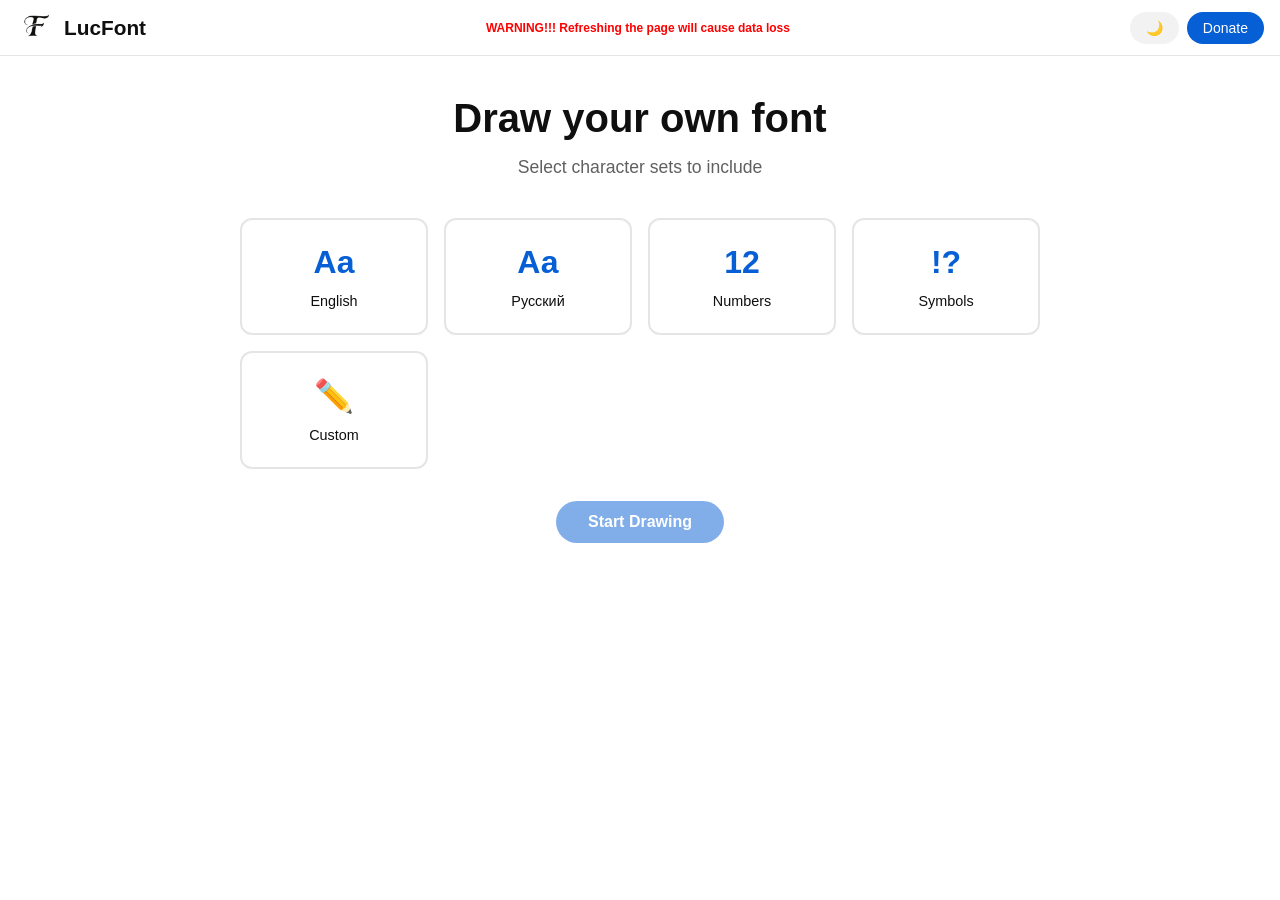
==== index.html @ d3487bfd "Бета 2" ====
<!DOCTYPE html>
<html lang="en">
<head>
    <meta charset="UTF-8">
    <meta name="viewport" content="width=device-width, initial-scale=1.0">
    <title>LucFont</title>
    <meta name="description" content="Create your own fonts, make fonts, onion font generator. Design custom typefaces online with LucFont.">
    <meta name="keywords" content="fonts, make font, create font, onion, LucFont, custom fonts, typeface designer">
    <meta name="author" content="LucFont">
    <meta name="robots" content="index, follow">
    
    <link rel="icon" type="image/png" sizes="512x512" href="favicon.png">
    <link rel="apple-touch-icon" href="favicon.png">
    
    <meta property="og:title" content="LucFont">
    <meta property="og:description" content="Make fonts, create fonts, onion font generator. Design custom typefaces online with LucFont.">
    <meta property="og:image" content="https://lucovisa.github.io/LucFont/og-image.png">
    <meta property="og:image:width" content="1200">
    <meta property="og:image:height" content="630">
    <meta property="og:type" content="website">
    <meta property="og:url" content="https://lucovisa.github.io/LucFont/">
    <meta property="og:site_name" content="LucFont">
    <meta property="og:locale" content="en_US">
    
    <meta name="twitter:card" content="summary_large_image">
    <meta name="twitter:title" content="LucFont">
    <meta name="twitter:description" content="Create your own fonts online.">
    <meta name="twitter:image" content="https://lucovisa.github.io/LucFont/og-image.png">
    
    <link rel="stylesheet" href="style.css">
</head>
<body>
    <header class="header">
        <div class="logo">
            <a href="https://github.com/lucovisa/LucFont" target="_blank">
                <img src="favicon.png" alt="LucFont Logo" width="40" height="40" id="headerLogo">
            </a>
            <a href="https://github.com/lucovisa" target="_blank" class="logo-text">LucFont</a>
        </div>
        <div class="header-center">
            <span class="warning-text" id="warningText">WARNING!!! Refreshing the page will cause data loss</span>
        </div>
        <div class="header-controls">
            <button id="themeToggle" class="theme-toggle">🌙</button>
            <button id="donateBtn" class="donate-btn">Donate</button>
        </div>
    </header>

    <div id="donatePanel" class="donate-panel">
        <div class="donate-content">
            <h2>Поддержать независимого автора</h2>
            <div class="crypto-address">
                <h3>ETH/USDT (ERC-20)</h3>
                <p class="address">0xFa78966938743C9168abFC2acD6D7751d7dA35Cf</p>
                <button class="copy-btn" data-address="0xFa78966938743C9168abFC2acD6D7751d7dA35Cf">Copy</button>
                <span class="copied-text">Copied!</span>
            </div>
            <div class="crypto-address">
                <h3>BTC (Bitcoin mainnet)</h3>
                <p class="address">bc1q60tvcsw4guyhxa5e3n47eqmj0s3lpxzkxldpvp</p>
                <button class="copy-btn" data-address="bc1q60tvcsw4guyhxa5e3n47eqmj0s3lpxzkxldpvp">Copy</button>
                <span class="copied-text">Copied!</span>
            </div>
            <div class="crypto-address">
                <h3>TON/USDT (The Open Network)</h3>
                <p class="address">UQDsZ_8MkBtjjp-pVa5Fefdg1jtJApOZ7oeFF3WBlLnwQcHF</p>
                <button class="copy-btn" data-address="UQDsZ_8MkBtjjp-pVa5Fefdg1jtJApOZ7oeFF3WBlLnwQcHF">Copy</button>
                <span class="copied-text">Copied!</span>
            </div>
        </div>
    </div>

    <main class="main-content">
        <div id="setupScreen" class="setup-screen">
            <a href="javascript:void(0)" onclick="location.reload()" class="main-title-link">
                <h1>Draw your own font</h1>
            </a>
            <p>Select character sets to include</p>
            
            <div class="charset-grid" id="charsetGrid">
                <button class="charset-btn" data-charset="english">
                    <span class="charset-icon">Aa</span>
                    <span class="charset-name">English</span>
                </button>
                <button class="charset-btn" data-charset="russian">
                    <span class="charset-icon">Аа</span>
                    <span class="charset-name">Русский</span>
                </button>
                <button class="charset-btn" data-charset="numbers">
                    <span class="charset-icon">12</span>
                    <span class="charset-name">Numbers</span>
                </button>
                <button class="charset-btn" data-charset="symbols">
                    <span class="charset-icon">!?</span>
                    <span class="charset-name">Symbols</span>
                </button>
                <button class="charset-btn" data-charset="custom">
                    <span class="charset-icon">✏️</span>
                    <span class="charset-name">Custom</span>
                </button>
            </div>
            
            <div id="customCharsetInput" class="custom-charset-input" style="display: none;">
                <input type="text" id="customCharset" placeholder="Enter your characters (e.g. ABC123)" maxlength="100">
            </div>
            
            <button id="startBtn" class="start-btn">Start Drawing</button>
        </div>
        
        <div id="drawingScreen" class="drawing-screen" style="display: none;">
            <div class="progress-bar">
                <div class="progress-fill" id="progressFill"></div>
            </div>
            
            <div class="drawing-container">
                <div class="reference-panel">
                    <h3>Reference</h3>
                    <div class="reference-char" id="referenceChar">A</div>
                    <p class="reference-hint">Trace over the reference</p>
                </div>
                
                <div class="drawing-area">
                    <div class="drawing-toolbar">
                        <button id="clearBtn" class="tool-btn">Clear</button>
                        <button id="undoBtn" class="tool-btn">Undo</button>
                        <button id="toggleReferenceBtn" class="tool-btn">Hide Reference</button>
                    </div>
                    <div class="canvas-wrapper">
                        <canvas id="drawingCanvas" width="500" height="500"></canvas>
                        <div id="referenceOverlay" class="reference-overlay">A</div>
                    </div>
                </div>
            </div>
            
            <div class="navigation-buttons">
                <button id="prevBtn" class="nav-btn">Previous</button>
                <span id="charCounter" class="char-counter">1 / 26</span>
                <button id="nextBtn" class="nav-btn">Next</button>
                <button id="finishBtn" class="nav-btn finish-btn" style="display: none;">Finish</button>
            </div>
        </div>
    </main>

    <script src="script.js"></script>
</body>
</html>
---- style.css ----
:root {
    --bg-color: #ffffff;
    --text-color: #0f0f0f;
    --header-bg: #ffffff;
    --border-color: #e5e5e5;
    --accent-color: #065fd4;
    --button-bg: #f2f2f2;
    --button-hover: #e5e5e5;
    --canvas-bg: #ffffff;
    --grid-bg: #f8f9fa;
    --reference-opacity: 0.15;
    --warning-color: #ff0000;
}

[data-theme="dark"] {
    --bg-color: #0f0f0f;
    --text-color: #f1f1f1;
    --header-bg: #0f0f0f;
    --border-color: #303030;
    --accent-color: #3ea6ff;
    --button-bg: #272727;
    --button-hover: #3f3f3f;
    --canvas-bg: #ffffff;
    --grid-bg: #1a1a1a;
    --reference-opacity: 0.25;
    --warning-color: #ff3333;
}

* {
    margin: 0;
    padding: 0;
    box-sizing: border-box;
}

body {
    font-family: 'Roboto', 'Segoe UI', Arial, sans-serif;
    background-color: var(--bg-color);
    color: var(--text-color);
    transition: background-color 0.3s, color 0.3s;
    min-height: 100vh;
    overflow-x: hidden;
}

.header {
    background-color: var(--header-bg);
    padding: 0 16px;
    height: 56px;
    display: flex;
    justify-content: space-between;
    align-items: center;
    border-bottom: 1px solid var(--border-color);
    position: sticky;
    top: 0;
    z-index: 100;
    gap: 12px;
}

.logo {
    display: flex;
    align-items: center;
    gap: 8px;
    font-size: 1.3rem;
    font-weight: 600;
    color: var(--text-color);
    flex-shrink: 0;
}

.logo img {
    border-radius: 8px;
    transition: filter 0.3s;
    cursor: pointer;
}

[data-theme="dark"] .logo img {
    filter: brightness(0.8) invert(1);
}

.logo-text {
    color: var(--text-color);
    text-decoration: none;
    cursor: pointer;
}

.logo-text:hover {
    color: var(--accent-color);
}

.header-center {
    flex: 1;
    display: flex;
    justify-content: center;
    padding: 0 10px;
}

.warning-text {
    font-size: 12px;
    color: var(--warning-color);
    font-weight: 700;
    text-align: center;
    animation: blinkWarning 1s infinite;
}

.warning-text.hidden {
    display: none;
    animation: none;
}

@keyframes blinkWarning {
    0%, 49% {
        opacity: 1;
    }
    50%, 100% {
        opacity: 0;
    }
}

.header-controls {
    display: flex;
    gap: 8px;
    align-items: center;
    flex-shrink: 0;
}

.theme-toggle,
.donate-btn {
    padding: 8px 16px;
    border: none;
    border-radius: 20px;
    background-color: var(--button-bg);
    color: var(--text-color);
    cursor: pointer;
    font-size: 14px;
    font-weight: 500;
    transition: background-color 0.2s;
    white-space: nowrap;
}

.theme-toggle:hover {
    background-color: var(--button-hover);
}

.donate-btn {
    background-color: var(--accent-color);
    color: white;
}

.donate-btn:hover {
    background-color: #0353b8;
}

.donate-panel {
    position: fixed;
    top: 56px;
    right: -400px;
    width: 350px;
    background-color: var(--bg-color);
    border-left: 1px solid var(--border-color);
    border-bottom: 1px solid var(--border-color);
    border-radius: 0 0 0 12px;
    padding: 24px;
    z-index: 99;
    transition: right 0.3s ease;
    box-shadow: -2px 2px 10px rgba(0, 0, 0, 0.1);
    max-height: calc(100vh - 56px);
    overflow-y: auto;
}

.donate-panel.show {
    right: 0;
}

.donate-content h2 {
    margin-bottom: 20px;
    font-size: 1.3rem;
}

.crypto-address {
    margin-bottom: 16px;
    padding: 12px;
    background-color: var(--grid-bg);
    border-radius: 8px;
    border: 1px solid var(--border-color);
    position: relative;
}

.crypto-address h3 {
    font-size: 0.85rem;
    margin-bottom: 8px;
    color: var(--accent-color);
}

.address {
    font-size: 0.8rem;
    word-break: break-all;
    margin-bottom: 8px;
    padding: 8px;
    background-color: var(--bg-color);
    border-radius: 4px;
    font-family: monospace;
}

.copy-btn {
    padding: 4px 12px;
    border: none;
    border-radius: 12px;
    background-color: var(--accent-color);
    color: white;
    cursor: pointer;
    font-size: 11px;
    font-weight: 500;
    transition: background-color 0.2s;
}

.copy-btn:hover {
    background-color: #0353b8;
}

.copied-text {
    display: none;
    margin-left: 8px;
    font-size: 11px;
    color: #28a745;
    font-weight: 600;
}

.copied-text.show {
    display: inline;
    animation: fadeInOut 1.5s;
}

@keyframes fadeInOut {
    0% {
        opacity: 0;
        transform: translateY(-5px);
    }
    20% {
        opacity: 1;
        transform: translateY(0);
    }
    80% {
        opacity: 1;
    }
    100% {
        opacity: 0;
    }
}

.main-content {
    max-width: 1200px;
    margin: 0 auto;
    padding: 40px 24px;
    min-height: calc(100vh - 56px);
}

.setup-screen {
    text-align: center;
    max-width: 800px;
    margin: 0 auto;
}

.main-title-link {
    text-decoration: none;
    cursor: pointer;
}

.main-title-link h1 {
    font-size: 2.5rem;
    margin-bottom: 16px;
    font-weight: 700;
    color: var(--text-color);
    transition: color 0.2s;
}

.main-title-link:hover h1 {
    color: var(--accent-color);
}

.setup-screen p {
    font-size: 1.1rem;
    margin-bottom: 40px;
    color: #606060;
}

.charset-grid {
    display: grid;
    grid-template-columns: repeat(auto-fit, minmax(150px, 1fr));
    gap: 16px;
    margin-bottom: 32px;
}

.charset-btn {
    padding: 24px 16px;
    border: 2px solid var(--border-color);
    border-radius: 12px;
    background-color: var(--bg-color);
    color: var(--text-color);
    cursor: pointer;
    transition: all 0.2s;
    display: flex;
    flex-direction: column;
    align-items: center;
    gap: 12px;
}

.charset-btn:hover {
    border-color: var(--accent-color);
    background-color: var(--grid-bg);
}

.charset-btn.selected {
    border-color: var(--accent-color);
    background-color: var(--grid-bg);
    box-shadow: 0 0 0 3px rgba(6, 95, 212, 0.1);
}

.charset-icon {
    font-size: 2rem;
    font-weight: bold;
    color: var(--accent-color);
}

.charset-name {
    font-size: 0.9rem;
    font-weight: 500;
}

.custom-charset-input {
    margin-bottom: 24px;
}

.custom-charset-input input {
    width: 100%;
    max-width: 400px;
    padding: 12px 16px;
    border: 2px solid var(--border-color);
    border-radius: 8px;
    background-color: var(--bg-color);
    color: var(--text-color);
    font-size: 16px;
    outline: none;
    transition: border-color 0.2s;
}

.custom-charset-input input:focus {
    border-color: var(--accent-color);
}

.start-btn {
    padding: 12px 32px;
    border: none;
    border-radius: 24px;
    background-color: var(--accent-color);
    color: white;
    cursor: pointer;
    font-size: 16px;
    font-weight: 600;
    transition: background-color 0.2s;
}

.start-btn:hover {
    background-color: #0353b8;
}

.start-btn:disabled {
    opacity: 0.5;
    cursor: not-allowed;
}

.drawing-screen {
    max-width: 1000px;
    margin: 0 auto;
}

.progress-bar {
    width: 100%;
    height: 8px;
    background-color: var(--button-bg);
    border-radius: 4px;
    margin-bottom: 32px;
    overflow: hidden;
}

.progress-fill {
    height: 100%;
    background-color: var(--accent-color);
    transition: width 0.3s;
    border-radius: 4px;
}

.drawing-container {
    display: grid;
    grid-template-columns: 200px 1fr;
    gap: 24px;
    margin-bottom: 32px;
}

.reference-panel {
    background-color: var(--grid-bg);
    border-radius: 12px;
    border: 1px solid var(--border-color);
    padding: 16px;
    text-align: center;
    display: flex;
    flex-direction: column;
    align-items: center;
    justify-content: center;
}

.reference-panel h3 {
    margin-bottom: 16px;
    font-size: 0.9rem;
    color: #606060;
}

.reference-char {
    font-size: 6rem;
    font-weight: bold;
    color: var(--accent-color);
    margin-bottom: 16px;
    line-height: 1;
}

.reference-hint {
    font-size: 0.8rem;
    color: #606060;
}

.drawing-area {
    background-color: var(--grid-bg);
    border-radius: 12px;
    border: 1px solid var(--border-color);
    padding: 16px;
}

.drawing-toolbar {
    display: flex;
    gap: 8px;
    margin-bottom: 16px;
    flex-wrap: wrap;
}

.tool-btn {
    padding: 8px 16px;
    border: none;
    border-radius: 20px;
    background-color: var(--button-bg);
    color: var(--text-color);
    cursor: pointer;
    font-size: 14px;
    font-weight: 500;
    transition: background-color 0.2s;
}

.tool-btn:hover {
    background-color: var(--button-hover);
}

.tool-btn.active {
    background-color: var(--accent-color);
    color: white;
}

.canvas-wrapper {
    position: relative;
    width: 100%;
}

#drawingCanvas {
    width: 100%;
    height: auto;
    background-color: var(--canvas-bg);
    border: 1px solid var(--border-color);
    border-radius: 8px;
    cursor: crosshair;
    touch-action: none;
}

.reference-overlay {
    position: absolute;
    top: 50%;
    left: 50%;
    transform: translate(-50%, -50%);
    font-size: 300px;
    font-weight: bold;
    color: #000000;
    opacity: var(--reference-opacity);
    pointer-events: none;
    user-select: none;
    transition: opacity 0.3s;
    z-index: 1;
}

.reference-overlay.hidden {
    opacity: 0;
}

.navigation-buttons {
    display: flex;
    gap: 12px;
    justify-content: center;
    align-items: center;
}

.nav-btn {
    padding: 10px 24px;
    border: none;
    border-radius: 20px;
    background-color: var(--button-bg);
    color: var(--text-color);
    cursor: pointer;
    font-size: 14px;
    font-weight: 500;
    transition: background-color 0.2s;
}

.nav-btn:hover {
    background-color: var(--button-hover);
}

.finish-btn {
    background-color: #28a745;
    color: white;
}

.finish-btn:hover {
    background-color: #218838;
}

.char-counter {
    font-size: 14px;
    color: #606060;
    min-width: 80px;
    text-align: center;
}

@media (max-width: 768px) {
    .header {
        flex-wrap: wrap;
        height: auto;
        padding: 8px 12px;
    }
    
    .header-center {
        order: 3;
        width: 100%;
        padding: 4px 0;
    }
    
    .warning-text {
        font-size: 10px;
    }
    
    .drawing-container {
        grid-template-columns: 1fr;
    }
    
    .reference-panel {
        padding: 12px;
    }
    
    .reference-char {
        font-size: 3rem;
        margin-bottom: 8px;
    }
    
    .reference-overlay {
        font-size: 200px;
    }
    
    .main-content {
        padding: 20px 16px;
    }
    
    .setup-screen h1 {
        font-size: 1.8rem;
    }
    
    .donate-panel {
        width: 300px;
    }
}
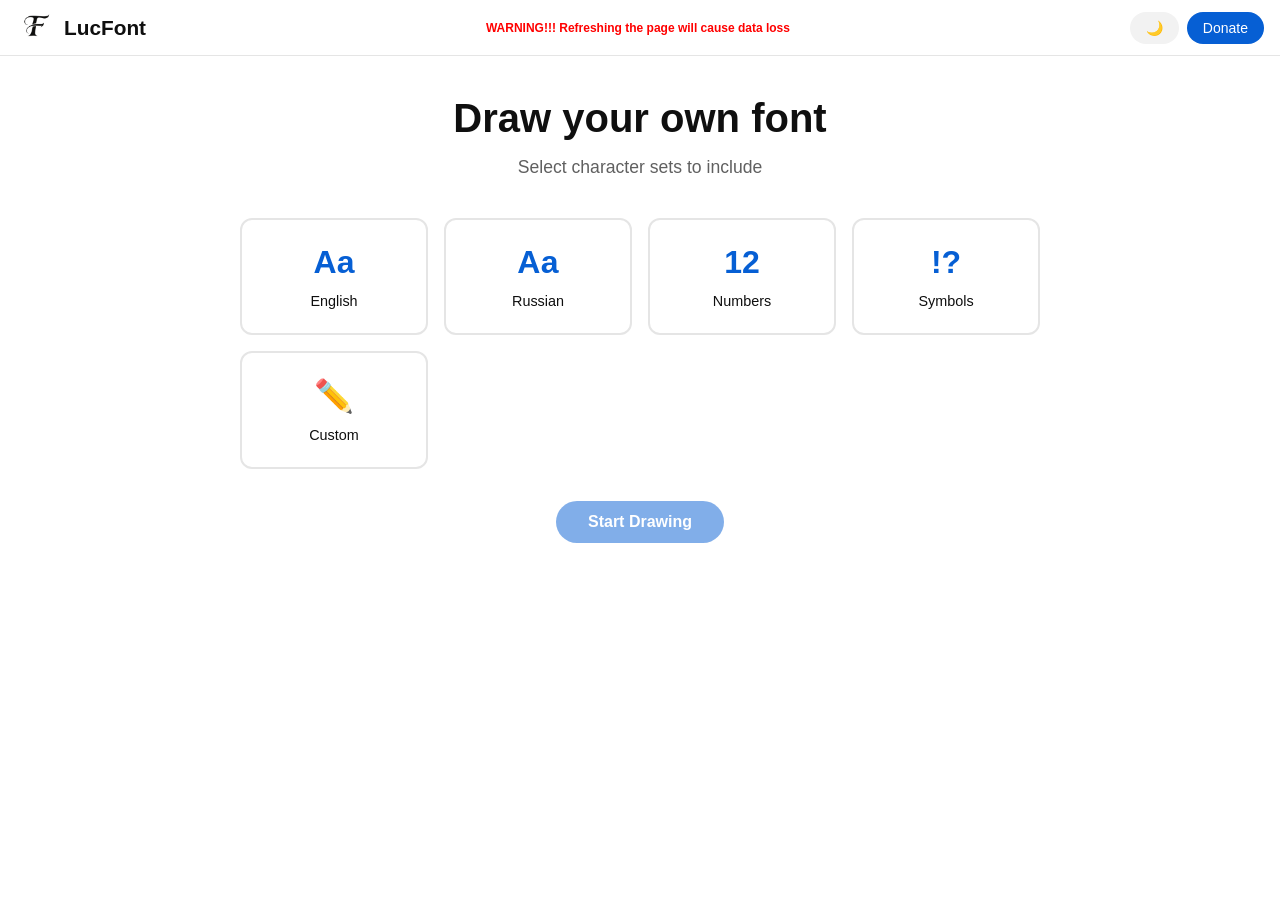
==== commit 228a44f8: "Бета 2 Патч 1" ====
--- a/index.html
+++ b/index.html
@@ -4,16 +4,16 @@
     <meta charset="UTF-8">
     <meta name="viewport" content="width=device-width, initial-scale=1.0">
     <title>LucFont</title>
-    <meta name="description" content="Create your own fonts, make fonts, onion font generator. Design custom typefaces online with LucFont.">
-    <meta name="keywords" content="fonts, make font, create font, onion, LucFont, custom fonts, typeface designer">
+    <meta name="description" content="Make your own font! Choose any language. Completely anonymous without registration.">
+    <meta name="keywords" content="fonts, make font, create font, LucFont, custom fonts, typeface designer, шрифты, создать шрифт, генератор шрифтов, lucovisa, дизайн шрифта">
     <meta name="author" content="LucFont">
     <meta name="robots" content="index, follow">
     
     <link rel="icon" type="image/png" sizes="512x512" href="favicon.png">
     <link rel="apple-touch-icon" href="favicon.png">
     
-    <meta property="og:title" content="LucFont">
-    <meta property="og:description" content="Make fonts, create fonts, onion font generator. Design custom typefaces online with LucFont.">
+    <meta property="og:title" content="LucFont - Create Your Own Fonts">
+    <meta property="og:description" content="Make your own font! Choose any language. Completely anonymous without registration.">
     <meta property="og:image" content="https://lucovisa.github.io/LucFont/og-image.png">
     <meta property="og:image:width" content="1200">
     <meta property="og:image:height" content="630">
@@ -23,8 +23,8 @@
     <meta property="og:locale" content="en_US">
     
     <meta name="twitter:card" content="summary_large_image">
-    <meta name="twitter:title" content="LucFont">
-    <meta name="twitter:description" content="Create your own fonts online.">
+    <meta name="twitter:title" content="LucFont - Font Generator">
+    <meta name="twitter:description" content="Make your own font! Choose any language. Completely anonymous without registration.">
     <meta name="twitter:image" content="https://lucovisa.github.io/LucFont/og-image.png">
     
     <link rel="stylesheet" href="style.css">
@@ -48,24 +48,21 @@
 
     <div id="donatePanel" class="donate-panel">
         <div class="donate-content">
-            <h2>Поддержать независимого автора</h2>
+            <h2>Support Independent Creator</h2>
             <div class="crypto-address">
                 <h3>ETH/USDT (ERC-20)</h3>
                 <p class="address">0xFa78966938743C9168abFC2acD6D7751d7dA35Cf</p>
                 <button class="copy-btn" data-address="0xFa78966938743C9168abFC2acD6D7751d7dA35Cf">Copy</button>
-                <span class="copied-text">Copied!</span>
             </div>
             <div class="crypto-address">
                 <h3>BTC (Bitcoin mainnet)</h3>
                 <p class="address">bc1q60tvcsw4guyhxa5e3n47eqmj0s3lpxzkxldpvp</p>
                 <button class="copy-btn" data-address="bc1q60tvcsw4guyhxa5e3n47eqmj0s3lpxzkxldpvp">Copy</button>
-                <span class="copied-text">Copied!</span>
             </div>
             <div class="crypto-address">
                 <h3>TON/USDT (The Open Network)</h3>
                 <p class="address">UQDsZ_8MkBtjjp-pVa5Fefdg1jtJApOZ7oeFF3WBlLnwQcHF</p>
                 <button class="copy-btn" data-address="UQDsZ_8MkBtjjp-pVa5Fefdg1jtJApOZ7oeFF3WBlLnwQcHF">Copy</button>
-                <span class="copied-text">Copied!</span>
             </div>
         </div>
     </div>
@@ -84,7 +81,7 @@
                 </button>
                 <button class="charset-btn" data-charset="russian">
                     <span class="charset-icon">Аа</span>
-                    <span class="charset-name">Русский</span>
+                    <span class="charset-name">Russian</span>
                 </button>
                 <button class="charset-btn" data-charset="numbers">
                     <span class="charset-icon">12</span>
--- a/style.css
+++ b/style.css
@@ -97,12 +97,10 @@
     color: var(--warning-color);
     font-weight: 700;
     text-align: center;
-    animation: blinkWarning 1s infinite;
 }
 
 .warning-text.hidden {
     display: none;
-    animation: none;
 }
 
 @keyframes blinkWarning {
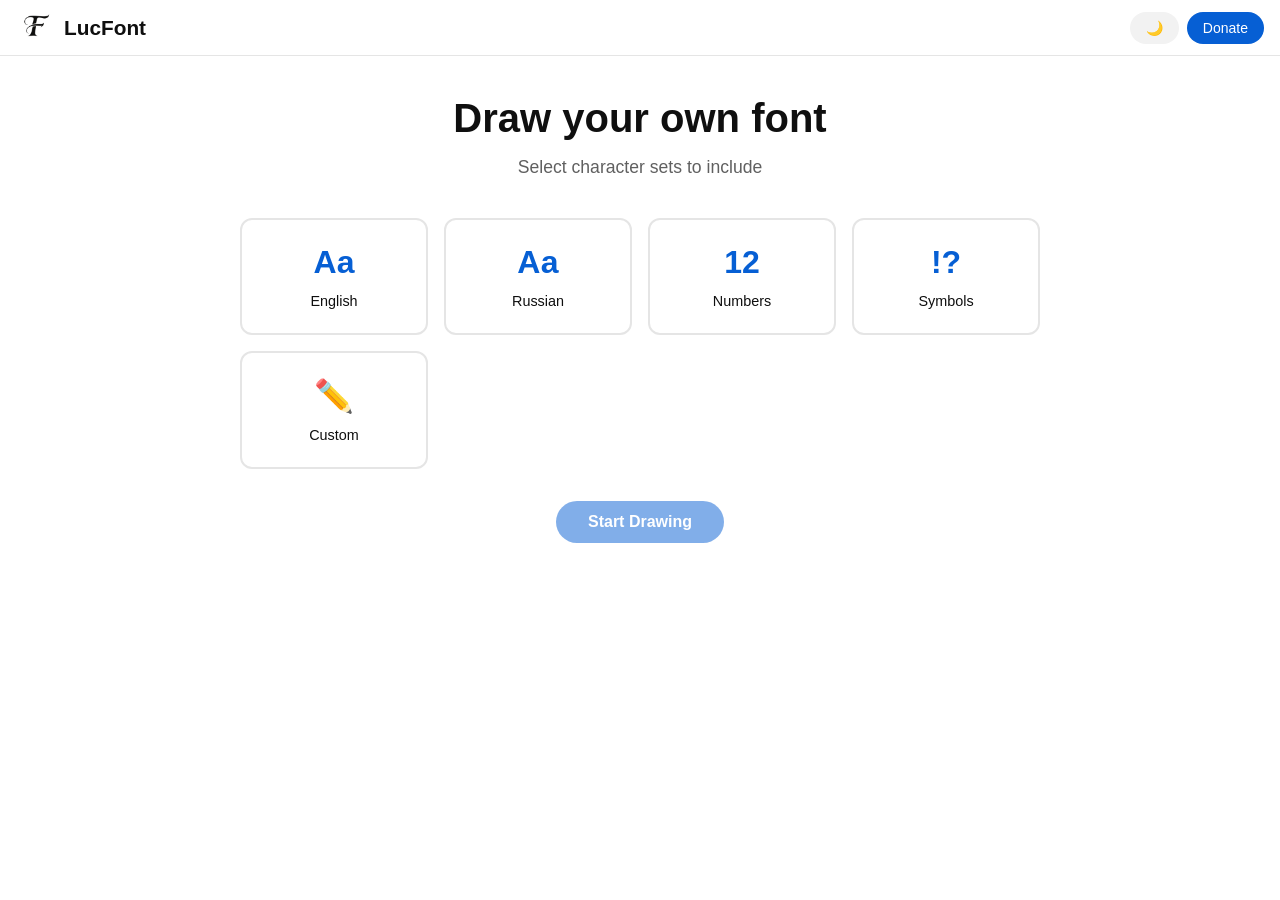
==== commit 295dd921: "Бета 2 Патч 2" ====
--- a/index.html
+++ b/index.html
@@ -5,7 +5,7 @@
     <meta name="viewport" content="width=device-width, initial-scale=1.0">
     <title>LucFont</title>
     <meta name="description" content="Make your own font! Choose any language. Completely anonymous without registration.">
-    <meta name="keywords" content="fonts, make font, create font, LucFont, custom fonts, typeface designer, шрифты, создать шрифт, генератор шрифтов, lucovisa, дизайн шрифта">
+    <meta name="keywords" content="fonts, make font, create font, lucovisa, LucFont, custom fonts, typeface designer">
     <meta name="author" content="LucFont">
     <meta name="robots" content="index, follow">
     
@@ -114,13 +114,24 @@
                     <h3>Reference</h3>
                     <div class="reference-char" id="referenceChar">A</div>
                     <p class="reference-hint">Trace over the reference</p>
+                    <button id="backToSetupBtn" class="tool-btn">Back to selection</button>
                 </div>
                 
                 <div class="drawing-area">
                     <div class="drawing-toolbar">
-                        <button id="clearBtn" class="tool-btn">Clear</button>
-                        <button id="undoBtn" class="tool-btn">Undo</button>
+                        <button id="pencilTool" class="tool-btn active">✏️</button>
+                        <button id="eraserTool" class="tool-btn">🧹</button>
+                        <button id="fillTool" class="tool-btn">🪣</button>
+                        <button id="zoomInBtn" class="tool-btn">🔍+</button>
+                        <button id="zoomOutBtn" class="tool-btn">🔍−</button>
+                        <button id="undoBtn" class="tool-btn">↩️</button>
+                        <button id="clearBtn" class="tool-btn">🗑️</button>
                         <button id="toggleReferenceBtn" class="tool-btn">Hide Reference</button>
+                    </div>
+                    <div class="brush-size-control">
+                        <label for="brushSize">Size:</label>
+                        <input type="range" id="brushSize" min="1" max="100" value="5">
+                        <span id="brushSizeValue">5</span>
                     </div>
                     <div class="canvas-wrapper">
                         <canvas id="drawingCanvas" width="500" height="500"></canvas>
@@ -136,6 +147,13 @@
                 <button id="finishBtn" class="nav-btn finish-btn" style="display: none;">Finish</button>
             </div>
         </div>
+        
+        <div id="doneScreen" class="done-screen" style="display: none;">
+            <h1>Done!</h1>
+            <p>Download your font</p>
+            <button id="downloadBtn" class="start-btn">Download Font</button>
+            <button id="backToSetupFromDone" class="nav-btn">Create Another Font</button>
+        </div>
     </main>
 
     <script src="script.js"></script>
--- a/style.css
+++ b/style.css
@@ -97,18 +97,26 @@
     color: var(--warning-color);
     font-weight: 700;
     text-align: center;
+    animation: thanosSnap 0.5s ease-in forwards;
 }
 
 .warning-text.hidden {
     display: none;
 }
 
-@keyframes blinkWarning {
-    0%, 49% {
+@keyframes thanosSnap {
+    0% {
         opacity: 1;
-    }
-    50%, 100% {
+        transform: scale(1);
+    }
+    50% {
+        opacity: 0.5;
+        transform: scale(0.8);
+    }
+    100% {
         opacity: 0;
+        transform: scale(0);
+        display: none;
     }
 }
 
@@ -178,7 +186,6 @@
     background-color: var(--grid-bg);
     border-radius: 8px;
     border: 1px solid var(--border-color);
-    position: relative;
 }
 
 .crypto-address h3 {
@@ -213,36 +220,6 @@
     background-color: #0353b8;
 }
 
-.copied-text {
-    display: none;
-    margin-left: 8px;
-    font-size: 11px;
-    color: #28a745;
-    font-weight: 600;
-}
-
-.copied-text.show {
-    display: inline;
-    animation: fadeInOut 1.5s;
-}
-
-@keyframes fadeInOut {
-    0% {
-        opacity: 0;
-        transform: translateY(-5px);
-    }
-    20% {
-        opacity: 1;
-        transform: translateY(0);
-    }
-    80% {
-        opacity: 1;
-    }
-    100% {
-        opacity: 0;
-    }
-}
-
 .main-content {
     max-width: 1200px;
     margin: 0 auto;
@@ -402,10 +379,10 @@
     flex-direction: column;
     align-items: center;
     justify-content: center;
+    gap: 16px;
 }
 
 .reference-panel h3 {
-    margin-bottom: 16px;
     font-size: 0.9rem;
     color: #606060;
 }
@@ -414,7 +391,6 @@
     font-size: 6rem;
     font-weight: bold;
     color: var(--accent-color);
-    margin-bottom: 16px;
     line-height: 1;
 }
 
@@ -438,15 +414,16 @@
 }
 
 .tool-btn {
-    padding: 8px 16px;
+    padding: 8px 12px;
     border: none;
-    border-radius: 20px;
+    border-radius: 8px;
     background-color: var(--button-bg);
     color: var(--text-color);
     cursor: pointer;
     font-size: 14px;
     font-weight: 500;
-    transition: background-color 0.2s;
+    transition: all 0.2s;
+    min-width: 40px;
 }
 
 .tool-btn:hover {
@@ -458,19 +435,44 @@
     color: white;
 }
 
+.brush-size-control {
+    display: flex;
+    align-items: center;
+    gap: 8px;
+    margin-bottom: 16px;
+}
+
+.brush-size-control label {
+    font-size: 12px;
+    color: #606060;
+}
+
+.brush-size-control input[type="range"] {
+    flex: 1;
+    max-width: 200px;
+}
+
+#brushSizeValue {
+    font-size: 12px;
+    color: #606060;
+    min-width: 30px;
+}
+
 .canvas-wrapper {
     position: relative;
     width: 100%;
+    overflow: hidden;
+    border-radius: 8px;
+    border: 1px solid var(--border-color);
 }
 
 #drawingCanvas {
     width: 100%;
     height: auto;
     background-color: var(--canvas-bg);
-    border: 1px solid var(--border-color);
-    border-radius: 8px;
     cursor: crosshair;
     touch-action: none;
+    display: block;
 }
 
 .reference-overlay {
@@ -531,6 +533,30 @@
     text-align: center;
 }
 
+.done-screen {
+    text-align: center;
+    max-width: 600px;
+    margin: 0 auto;
+    padding: 80px 20px;
+}
+
+.done-screen h1 {
+    font-size: 3rem;
+    margin-bottom: 16px;
+    color: var(--accent-color);
+}
+
+.done-screen p {
+    font-size: 1.2rem;
+    margin-bottom: 40px;
+    color: #606060;
+}
+
+.done-screen .start-btn,
+.done-screen .nav-btn {
+    margin: 0 8px;
+}
+
 @media (max-width: 768px) {
     .header {
         flex-wrap: wrap;
@@ -558,7 +584,6 @@
     
     .reference-char {
         font-size: 3rem;
-        margin-bottom: 8px;
     }
     
     .reference-overlay {
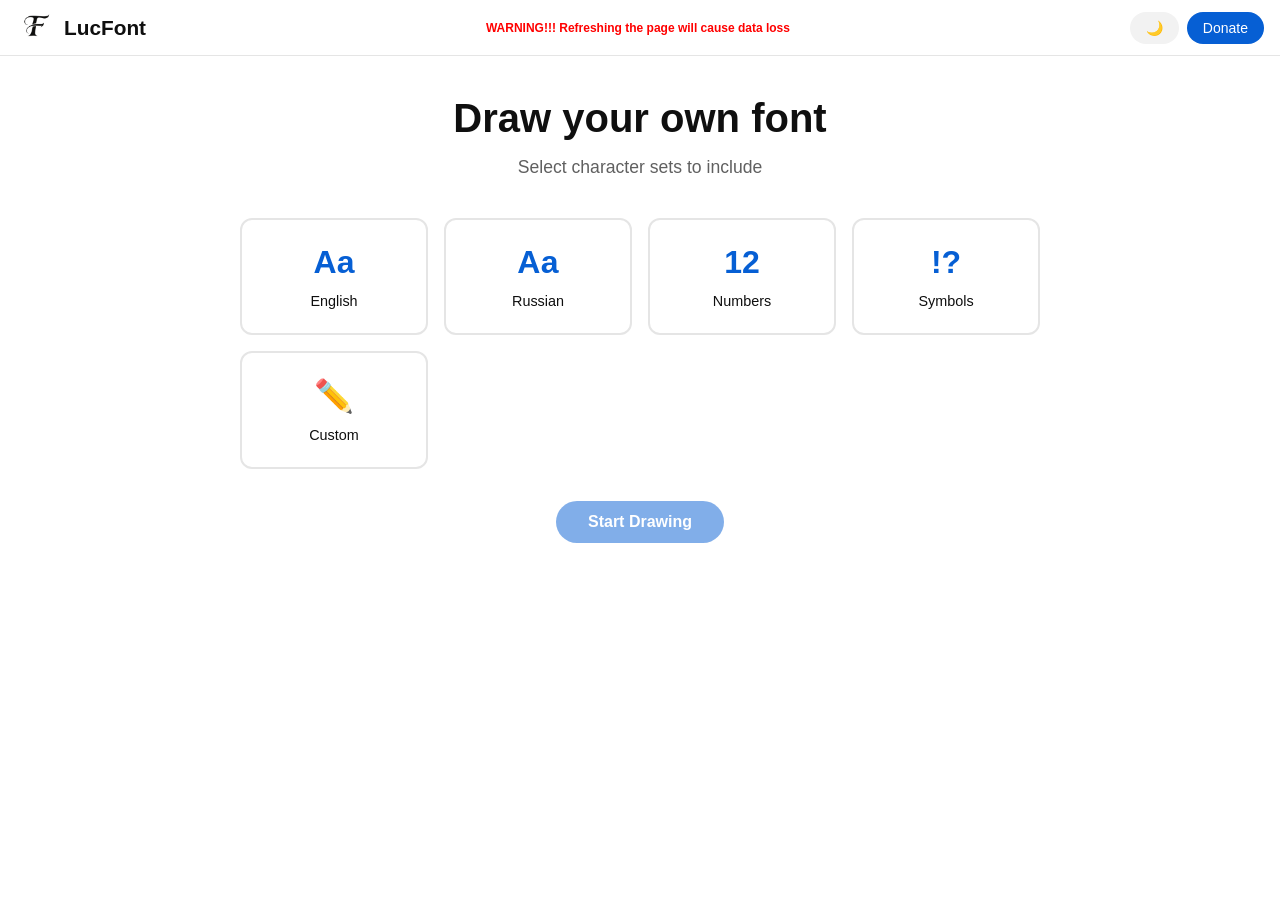
==== commit b8aed722: "Бета 2 Патч 2" ====
--- a/index.html
+++ b/index.html
@@ -122,11 +122,11 @@
                         <button id="pencilTool" class="tool-btn active">✏️</button>
                         <button id="eraserTool" class="tool-btn">🧹</button>
                         <button id="fillTool" class="tool-btn">🪣</button>
-                        <button id="zoomInBtn" class="tool-btn">🔍+</button>
-                        <button id="zoomOutBtn" class="tool-btn">🔍−</button>
                         <button id="undoBtn" class="tool-btn">↩️</button>
                         <button id="clearBtn" class="tool-btn">🗑️</button>
                         <button id="toggleReferenceBtn" class="tool-btn">Hide Reference</button>
+                        <button id="importBtn" class="tool-btn">📥 Import</button>
+                        <button id="exportBtn" class="tool-btn">📤 Export</button>
                     </div>
                     <div class="brush-size-control">
                         <label for="brushSize">Size:</label>
@@ -142,6 +142,7 @@
             
             <div class="navigation-buttons">
                 <button id="prevBtn" class="nav-btn">Previous</button>
+                <button id="skipBtn" class="nav-btn skip-btn">Skip</button>
                 <span id="charCounter" class="char-counter">1 / 26</span>
                 <button id="nextBtn" class="nav-btn">Next</button>
                 <button id="finishBtn" class="nav-btn finish-btn" style="display: none;">Finish</button>
@@ -151,11 +152,18 @@
         <div id="doneScreen" class="done-screen" style="display: none;">
             <h1>Done!</h1>
             <p>Download your font</p>
+            <div class="fill-empty-option">
+                <p>Replace empty characters with defaults?</p>
+                <button id="fillEmptyYes" class="nav-btn">Yes</button>
+                <button id="fillEmptyNo" class="nav-btn">No</button>
+            </div>
             <button id="downloadBtn" class="start-btn">Download Font</button>
             <button id="backToSetupFromDone" class="nav-btn">Create Another Font</button>
         </div>
     </main>
 
+    <input type="file" id="importFile" accept=".font,application/json" style="display: none;">
+
     <script src="script.js"></script>
 </body>
 </html>
--- a/style.css
+++ b/style.css
@@ -97,26 +97,42 @@
     color: var(--warning-color);
     font-weight: 700;
     text-align: center;
-    animation: thanosSnap 0.5s ease-in forwards;
 }
 
 .warning-text.hidden {
     display: none;
 }
 
-@keyframes thanosSnap {
+.warning-text.dissolving {
+    animation: thanosDissolve 2s ease-in forwards;
+}
+
+@keyframes thanosDissolve {
     0% {
         opacity: 1;
+        filter: none;
         transform: scale(1);
     }
-    50% {
-        opacity: 0.5;
-        transform: scale(0.8);
+    20% {
+        opacity: 0.8;
+        filter: blur(1px);
+    }
+    40% {
+        opacity: 0.6;
+        filter: blur(2px);
+    }
+    60% {
+        opacity: 0.4;
+        filter: blur(3px);
+    }
+    80% {
+        opacity: 0.2;
+        filter: blur(4px);
     }
     100% {
         opacity: 0;
-        transform: scale(0);
-        display: none;
+        filter: blur(5px);
+        transform: scale(0.5);
     }
 }
 
@@ -461,9 +477,9 @@
 .canvas-wrapper {
     position: relative;
     width: 100%;
-    overflow: hidden;
     border-radius: 8px;
     border: 1px solid var(--border-color);
+    overflow: hidden;
 }
 
 #drawingCanvas {
@@ -499,6 +515,7 @@
     gap: 12px;
     justify-content: center;
     align-items: center;
+    flex-wrap: wrap;
 }
 
 .nav-btn {
@@ -517,6 +534,20 @@
     background-color: var(--button-hover);
 }
 
+.nav-btn:disabled {
+    opacity: 0.4;
+    cursor: not-allowed;
+}
+
+.skip-btn {
+    background-color: var(--warning-color);
+    color: white;
+}
+
+.skip-btn:hover {
+    background-color: #cc0000;
+}
+
 .finish-btn {
     background-color: #28a745;
     color: white;
@@ -546,15 +577,37 @@
     color: var(--accent-color);
 }
 
-.done-screen p {
+.done-screen > p {
     font-size: 1.2rem;
-    margin-bottom: 40px;
+    margin-bottom: 24px;
     color: #606060;
 }
 
+.fill-empty-option {
+    margin-bottom: 32px;
+    padding: 16px;
+    background-color: var(--grid-bg);
+    border-radius: 12px;
+    border: 1px solid var(--border-color);
+}
+
+.fill-empty-option p {
+    margin-bottom: 12px;
+    font-weight: 600;
+}
+
+.fill-empty-option .nav-btn {
+    margin: 0 8px;
+}
+
+.fill-empty-option .nav-btn.selected-choice {
+    background-color: var(--accent-color);
+    color: white;
+}
+
 .done-screen .start-btn,
-.done-screen .nav-btn {
-    margin: 0 8px;
+.done-screen > .nav-btn {
+    margin: 8px;
 }
 
 @media (max-width: 768px) {
